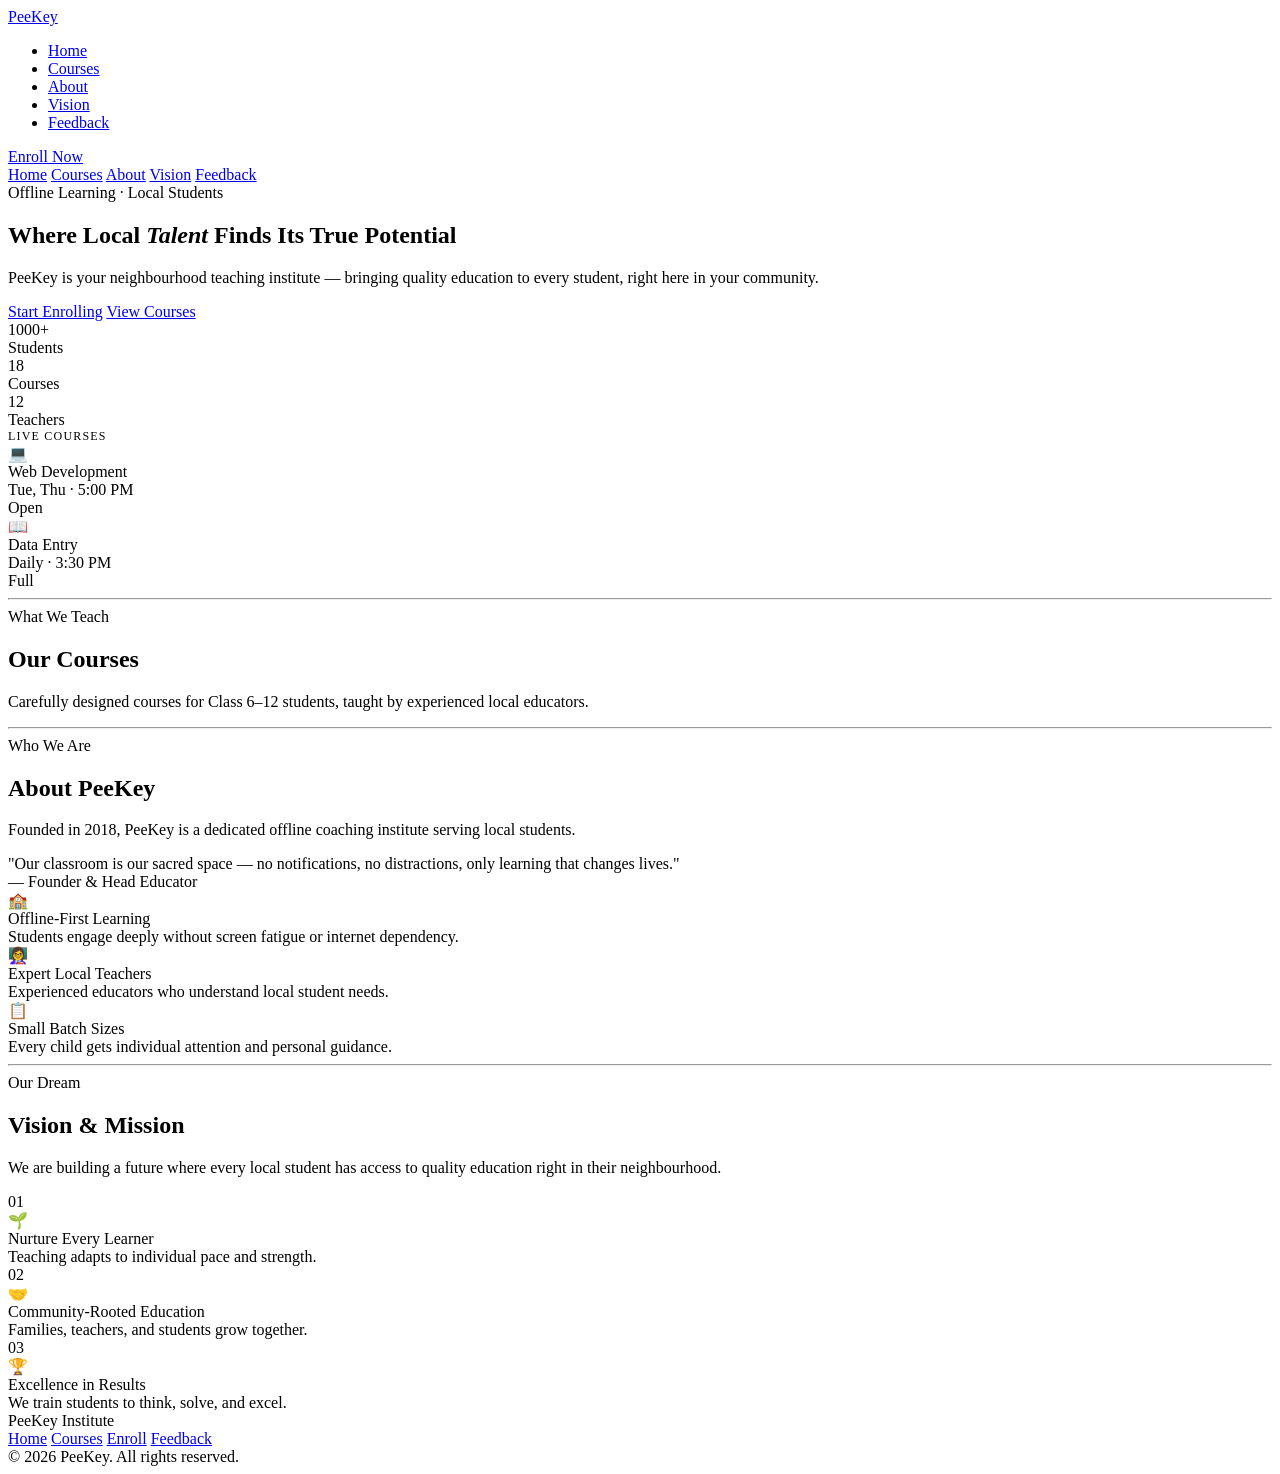
==== index.html @ 00bba0ec "Add files via upload" ====
<!DOCTYPE html>
<html lang="en">
<head>
<meta charset="UTF-8">
<meta name="viewport" content="width=device-width, initial-scale=1.0">
<title>PeeKey Institute</title>
<link href="https://fonts.googleapis.com/css2?family=Playfair+Display:wght@700;900&family=DM+Sans:wght@300;400;500;600&display=swap" rel="stylesheet">
<link rel="stylesheet" href="css/style.css">
</head>
<body>

<nav>
  <a href="index.html" class="logo">Pee<span>Key</span></a>
  <ul>
    <li><a href="index.html">Home</a></li>
    <li><a href="index.html#courses">Courses</a></li>
    <li><a href="index.html#about">About</a></li>
    <li><a href="index.html#vision">Vision</a></li>
    <li><a href="feedback.html">Feedback</a></li>
  </ul>
  <a class="nav-cta" href="register.html">Enroll Now</a>
  <div class="hamburger" onclick="toggleMenu()">
    <span></span><span></span><span></span>
  </div>
</nav>
<div class="mobile-menu" id="mobileMenu">
  <a href="index.html" onclick="closeMenu()">Home</a>
  <a href="index.html#courses" onclick="closeMenu()">Courses</a>
  <a href="index.html#about" onclick="closeMenu()">About</a>
  <a href="index.html#vision" onclick="closeMenu()">Vision</a>
  <a href="feedback.html" onclick="closeMenu()">Feedback</a>
</div>

<section id="home">
  <div class="hero-grid">
    <div>
      <div class="hero-badge">Offline Learning · Local Students</div>
      <h1>Where Local <em>Talent</em> Finds Its True Potential</h1>
      <p class="hero-sub">PeeKey is your neighbourhood teaching institute — bringing quality education to every student, right here in your community.</p>
      <div class="hero-btns">
        <a href="register.html" class="btn-primary">Start Enrolling</a>
        <a href="#courses" class="btn-outline">View Courses</a>
      </div>
      <div class="hero-stats">
        <div class="stat"><div class="stat-num">1000+</div><div class="stat-label">Students</div></div>
        <div class="stat"><div class="stat-num">18</div><div class="stat-label">Courses</div></div>
        <div class="stat"><div class="stat-num">12</div><div class="stat-label">Teachers</div></div>
      </div>
    </div>
    <div class="hero-visual">
      <div class="course-preview">
        <div style="font-size:0.75rem; color:var(--muted); text-transform:uppercase; letter-spacing:0.1em;">Live Courses</div>
        <div class="cp-item"><div class="cp-icon">💻</div><div><div class="cp-title">Web Development</div><div class="cp-tag">Tue, Thu · 5:00 PM</div></div><span class="cp-badge badge-open">Open</span></div>
        <div class="cp-item"><div class="cp-icon">📖</div><div><div class="cp-title">Data Entry</div><div class="cp-tag">Daily · 3:30 PM</div></div><span class="cp-badge badge-full">Full</span></div>
      </div>  
    </div>
  </div>
</section>

<hr class="divider">

<section id="courses">
  <div class="section-label">What We Teach</div>
  <h2 class="section-title">Our Courses</h2>
  <p class="section-sub">Carefully designed courses for Class 6–12 students, taught by experienced local educators.</p>
  <div class="courses-grid" id="coursesGrid"></div>
</section>

<hr class="divider">

<section id="about">
  <div class="about-grid">
    <div>
      <div class="section-label">Who We Are</div>
      <h2 class="section-title">About PeeKey</h2>
      <p class="section-sub">Founded in 2018, PeeKey is a dedicated offline coaching institute serving local students.</p>
      <div class="about-quote">
        <div class="quote-text">"Our classroom is our sacred space — no notifications, no distractions, only learning that changes lives."</div>
        <div class="quote-author">— Founder & Head Educator</div>
      </div>
    </div>
    <div class="about-features">
      <div class="af-item"><div class="af-dot">🏫</div><div><div class="af-title">Offline-First Learning</div><div class="af-desc">Students engage deeply without screen fatigue or internet dependency.</div></div></div>
      <div class="af-item"><div class="af-dot">👩‍🏫</div><div><div class="af-title">Expert Local Teachers</div><div class="af-desc">Experienced educators who understand local student needs.</div></div></div>
      <div class="af-item"><div class="af-dot">📋</div><div><div class="af-title">Small Batch Sizes</div><div class="af-desc">Every child gets individual attention and personal guidance.</div></div></div>
    </div>
  </div>
</section>

<hr class="divider">

<section id="vision">
  <div class="section-label">Our Dream</div>
  <h2 class="section-title">Vision & Mission</h2>
  <p class="section-sub">We are building a future where every local student has access to quality education right in their neighbourhood.</p>
  <div class="vision-cards">
    <div class="vision-card"><div class="vc-num">01</div><div class="vc-icon">🌱</div><div class="vc-title">Nurture Every Learner</div><div class="vc-desc">Teaching adapts to individual pace and strength.</div></div>
    <div class="vision-card"><div class="vc-num">02</div><div class="vc-icon">🤝</div><div class="vc-title">Community-Rooted Education</div><div class="vc-desc">Families, teachers, and students grow together.</div></div>
    <div class="vision-card"><div class="vc-num">03</div><div class="vc-icon">🏆</div><div class="vc-title">Excellence in Results</div><div class="vc-desc">We train students to think, solve, and excel.</div></div>
  </div>
</section>

<footer>
  <div class="foot-logo">PeeKey Institute</div>
  <div class="foot-links">
    <a href="index.html">Home</a>
    <a href="index.html#courses">Courses</a>
    <a href="register.html">Enroll</a>
    <a href="feedback.html">Feedback</a>
  </div>
  <div class="foot-copy">© 2026 PeeKey. All rights reserved.</div>
</footer>

<script src="js/main.js"></script>
</body>
</html>
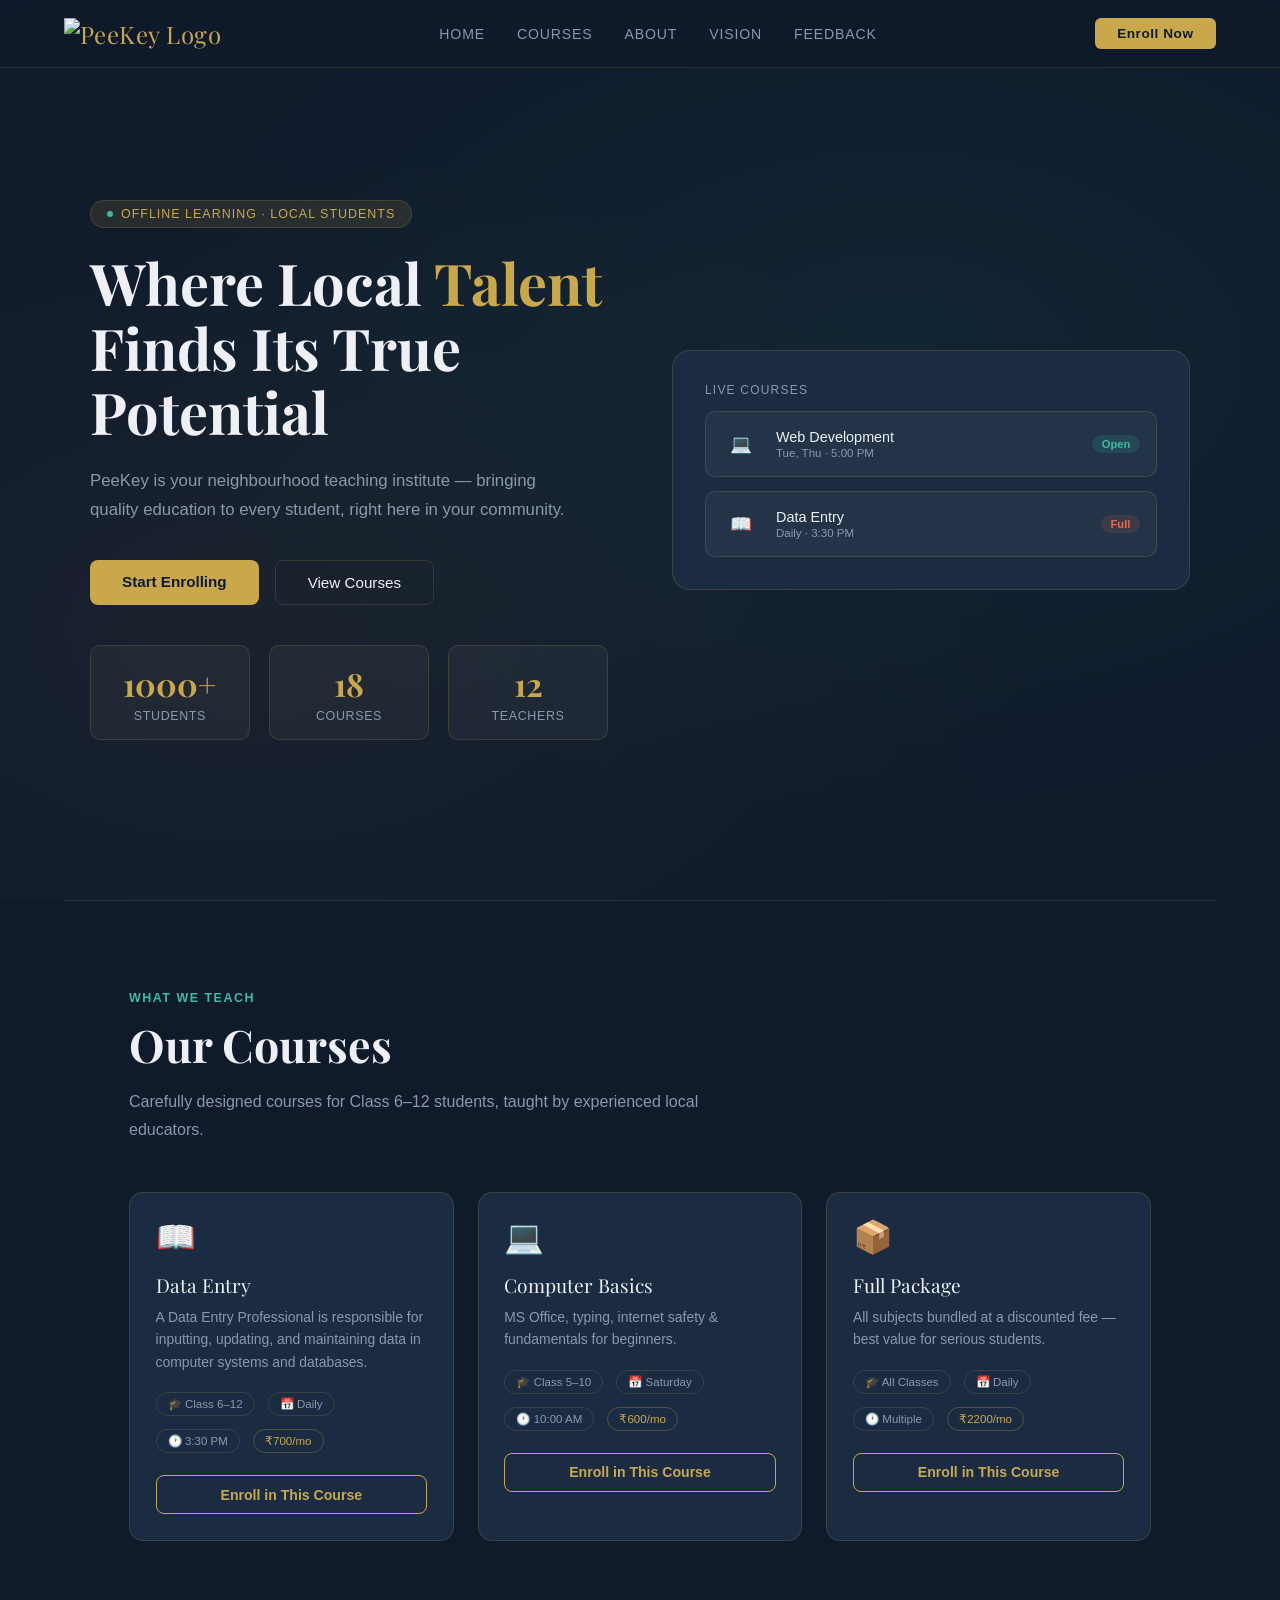
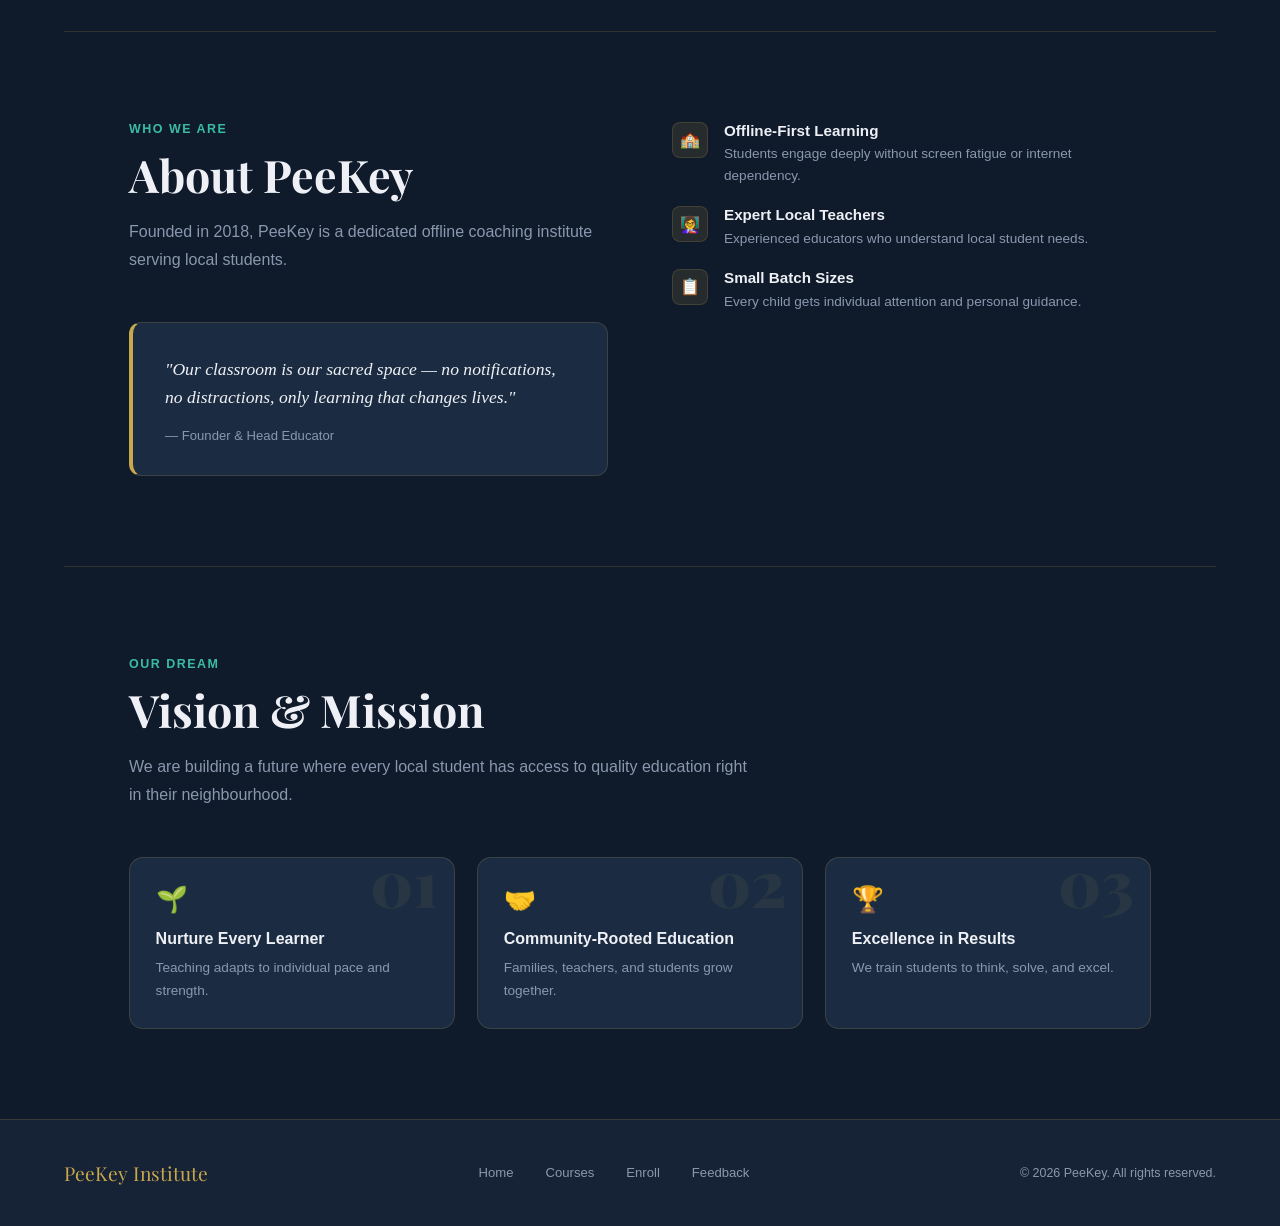
==== commit 4e56f049: "Replace logo text with image in navigation" ====
--- a/index.html
+++ b/index.html
@@ -10,7 +10,7 @@
 <body>
 
 <nav>
-  <a href="index.html" class="logo">Pee<span>Key</span></a>
+   <a href="index.html" class="logo"><img src="img/peekay_logo1.png" alt="PeeKey Logo"></a>
   <ul>
     <li><a href="index.html">Home</a></li>
     <li><a href="index.html#courses">Courses</a></li>
--- a/css/style.css
+++ b/css/style.css
@@ -0,0 +1,185 @@
+:root {
+  --gold: #C9A84C;
+  --gold-light: #F0D98A;
+  --deep: #0F1A2B;
+  --navy: #162236;
+  --card: #1B2C42;
+  --accent: #3ABCA4;
+  --accent2: #E8694A;
+  --text: #EEF0F5;
+  --muted: #8A98AE;
+  --border: rgba(201,168,76,0.18);
+}
+* { margin: 0; padding: 0; box-sizing: border-box; scroll-behavior: smooth; }
+body { background: var(--deep); color: var(--text); font-family: 'DM Sans', sans-serif; overflow-x: hidden; }
+nav {
+  position: fixed; top: 0; width: 100%; z-index: 100;
+  background: rgba(15,26,43,0.92); backdrop-filter: blur(14px);
+  border-bottom: 1px solid var(--border);
+  display: flex; align-items: center; justify-content: space-between;
+  padding: 0 5vw; height: 68px;
+}
+.logo { font-family: 'Playfair Display', serif; font-size: 1.5rem; color: var(--gold); letter-spacing: 0.02em; text-decoration:none; }
+.logo span { color: var(--accent); }
+nav ul { list-style: none; display: flex; gap: 2rem; }
+nav ul a { color: var(--muted); text-decoration: none; font-size: 0.88rem; font-weight: 500; letter-spacing: 0.06em; text-transform: uppercase; transition: color 0.2s; }
+nav ul a:hover, nav ul a.active { color: var(--gold); }
+.nav-cta {
+  background: var(--gold); color: var(--deep); border: none; padding: 0.5rem 1.4rem;
+  border-radius: 6px; font-weight: 600; font-size: 0.85rem; cursor: pointer; letter-spacing: 0.04em;
+  transition: background 0.2s; text-decoration:none;
+}
+.nav-cta:hover { background: var(--gold-light); }
+.hamburger { display: none; flex-direction: column; gap: 5px; cursor: pointer; }
+.hamburger span { width: 24px; height: 2px; background: var(--gold); border-radius: 2px; transition: 0.3s; }
+.mobile-menu {
+  position: fixed; top: 68px; left: 0; right: 0; background: rgba(15,26,43,0.98);
+  padding: 1.5rem; display: flex; flex-direction: column; gap: 1.2rem;
+  border-bottom: 1px solid var(--border); z-index: 99; transform: translateY(-120%);
+  transition: transform 0.3s; pointer-events: none;
+}
+.mobile-menu.open { transform: translateY(0); pointer-events: all; }
+.mobile-menu a { color: var(--muted); text-decoration: none; font-weight: 500; font-size: 1rem; }
+section { padding: 90px 5vw; max-width: 1150px; margin: 0 auto; }
+.page-top { padding-top: 120px; }
+.section-label { font-size: 0.78rem; color: var(--accent); text-transform: uppercase; letter-spacing: 0.12em; font-weight: 600; margin-bottom: 0.8rem; }
+.section-title { font-family: 'Playfair Display', serif; font-size: clamp(2rem, 3.5vw, 2.8rem); color: var(--text); margin-bottom: 1rem; line-height: 1.2; }
+.section-sub { color: var(--muted); font-size: 1rem; line-height: 1.75; max-width: 620px; margin-bottom: 3rem; }
+hr.divider { border: none; border-top: 1px solid var(--border); margin: 0 5vw; }
+
+/* HERO */
+#home {
+  min-height: 100vh; display: flex; align-items: center; justify-content: center;
+  padding: 100px 5vw 60px; position: relative; overflow: hidden; max-width: 100%;
+  background: radial-gradient(ellipse at 70% 40%, rgba(58,188,164,0.07) 0%, transparent 60%),
+              radial-gradient(ellipse at 20% 70%, rgba(201,168,76,0.06) 0%, transparent 55%),
+              var(--deep);
+}
+.hero-grid { display: grid; grid-template-columns: 1fr 1fr; gap: 4rem; align-items: center; max-width: 1100px; width: 100%; margin:0 auto; }
+.hero-badge {
+  display: inline-flex; align-items: center; gap: 0.5rem;
+  background: rgba(201,168,76,0.12); border: 1px solid var(--border);
+  padding: 0.35rem 1rem; border-radius: 50px; font-size: 0.78rem;
+  color: var(--gold); font-weight: 500; letter-spacing: 0.08em; text-transform: uppercase;
+  margin-bottom: 1.4rem;
+}
+.hero-badge::before { content: ''; width: 6px; height: 6px; background: var(--accent); border-radius: 50%; animation: pulse 1.8s infinite; }
+@keyframes pulse { 0%,100%{opacity:1} 50%{opacity:0.3} }
+h1 { font-family: 'Playfair Display', serif; font-size: clamp(2.4rem, 4.5vw, 3.8rem); line-height: 1.12; color: var(--text); margin-bottom: 1.4rem; }
+h1 em { color: var(--gold); font-style: normal; }
+.hero-sub { font-size: 1.05rem; color: var(--muted); line-height: 1.75; max-width: 480px; margin-bottom: 2.2rem; }
+.hero-btns { display: flex; gap: 1rem; flex-wrap: wrap; }
+.btn-primary {
+  background: var(--gold); color: var(--deep); padding: 0.8rem 2rem;
+  border-radius: 8px; font-weight: 600; font-size: 0.95rem; cursor: pointer;
+  border: none; text-decoration: none; transition: background 0.2s, transform 0.15s;
+}
+.btn-primary:hover { background: var(--gold-light); transform: translateY(-1px); }
+.btn-outline {
+  border: 1.5px solid var(--border); color: var(--text); padding: 0.8rem 2rem;
+  border-radius: 8px; font-weight: 500; font-size: 0.95rem; cursor: pointer;
+  background: transparent; text-decoration: none; transition: border-color 0.2s, transform 0.15s;
+}
+.btn-outline:hover { border-color: var(--gold); color: var(--gold); transform: translateY(-1px); }
+.hero-stats { display: grid; grid-template-columns: repeat(3,1fr); gap: 1.2rem; margin-top: 2.5rem; }
+.stat { text-align: center; padding: 1rem; background: rgba(255,255,255,0.04); border: 1px solid var(--border); border-radius: 10px; }
+.stat-num { font-family: 'Playfair Display', serif; font-size: 2rem; color: var(--gold); font-weight: 700; }
+.stat-label { font-size: 0.78rem; color: var(--muted); margin-top: 0.25rem; letter-spacing: 0.05em; text-transform: uppercase; }
+.hero-visual { background: var(--card); border: 1px solid var(--border); border-radius: 18px; padding: 2rem; position: relative; overflow: hidden; }
+.course-preview { display: flex; flex-direction: column; gap: 0.9rem; }
+.cp-item { display: flex; align-items: center; gap: 1rem; padding: 0.8rem 1rem; background: rgba(255,255,255,0.04); border-radius: 10px; border: 1px solid var(--border); }
+.cp-icon { width: 38px; height: 38px; border-radius: 8px; display: flex; align-items: center; justify-content: center; font-size: 1.1rem; flex-shrink: 0; }
+.cp-title { font-weight: 500; font-size: 0.9rem; color: var(--text); }
+.cp-tag { font-size: 0.72rem; color: var(--muted); margin-top: 0.15rem; }
+.cp-badge { margin-left: auto; font-size: 0.7rem; padding: 0.2rem 0.6rem; border-radius: 20px; font-weight: 600; white-space: nowrap; }
+.badge-open { background: rgba(58,188,164,0.15); color: var(--accent); }
+.badge-full { background: rgba(232,105,74,0.12); color: var(--accent2); }
+
+/* COURSES */
+.courses-grid { display: grid; grid-template-columns: repeat(auto-fill, minmax(270px, 1fr)); gap: 1.5rem; }
+.course-card { background: var(--card); border: 1px solid var(--border); border-radius: 14px; padding: 1.6rem; transition: transform 0.2s, border-color 0.2s; }
+.course-card:hover { transform: translateY(-4px); border-color: var(--gold); }
+.cc-icon { font-size: 2rem; margin-bottom: 1rem; }
+.cc-name { font-family: 'Playfair Display', serif; font-size: 1.2rem; color: var(--text); margin-bottom: 0.5rem; }
+.cc-desc { font-size: 0.87rem; color: var(--muted); line-height: 1.6; margin-bottom: 1.2rem; }
+.cc-meta { display: flex; gap: 0.8rem; flex-wrap: wrap; margin-bottom: 1.4rem; }
+.cc-pill { font-size: 0.72rem; padding: 0.25rem 0.7rem; border-radius: 20px; border: 1px solid var(--border); color: var(--muted); }
+.cc-enroll { width: 100%; padding: 0.65rem; background: transparent; border: 1.5px solid var(--gold); color: var(--gold); border-radius: 8px; font-weight: 600; font-size: 0.88rem; cursor: pointer; transition: background 0.2s, color 0.2s; }
+.cc-enroll:hover { background: var(--gold); color: var(--deep); }
+
+/* ABOUT / VISION */
+.about-grid, .enroll-wrap { display: grid; grid-template-columns: 1fr 1fr; gap: 4rem; align-items: start; }
+.about-features { display: flex; flex-direction: column; gap: 1.2rem; }
+.af-item { display: flex; gap: 1rem; align-items: flex-start; }
+.af-dot { width: 36px; height: 36px; background: rgba(201,168,76,0.12); border: 1px solid var(--border); border-radius: 8px; display: flex; align-items: center; justify-content: center; font-size: 1rem; flex-shrink: 0; }
+.af-title { font-weight: 600; font-size: 0.95rem; color: var(--text); margin-bottom: 0.3rem; }
+.af-desc { font-size: 0.85rem; color: var(--muted); line-height: 1.6; }
+.about-quote { background: var(--card); border: 1px solid var(--border); border-left: 4px solid var(--gold); border-radius: 12px; padding: 2rem; margin-top: 2rem; }
+.quote-text { font-family: 'Playfair Display', serif; font-size: 1.1rem; color: var(--text); line-height: 1.6; margin-bottom: 1rem; font-style: italic; }
+.quote-author { font-size: 0.82rem; color: var(--muted); }
+.vision-cards { display: grid; grid-template-columns: repeat(auto-fill, minmax(250px, 1fr)); gap: 1.4rem; }
+.vision-card { background: var(--card); border: 1px solid var(--border); border-radius: 14px; padding: 1.6rem; position: relative; overflow: hidden; }
+.vc-num { font-family: 'Playfair Display', serif; font-size: 4rem; color: rgba(201,168,76,0.08); position: absolute; top: -0.5rem; right: 1rem; font-weight: 900; line-height: 1; }
+.vc-icon { font-size: 1.6rem; margin-bottom: 1rem; }
+.vc-title { font-weight: 600; font-size: 1rem; color: var(--text); margin-bottom: 0.6rem; }
+.vc-desc { font-size: 0.85rem; color: var(--muted); line-height: 1.65; }
+
+/* FORMS */
+.info-step { display: flex; gap: 1rem; align-items: flex-start; margin-bottom: 1.4rem; }
+.step-num { width: 32px; height: 32px; background: var(--gold); color: var(--deep); border-radius: 50%; display: flex; align-items: center; justify-content: center; font-weight: 700; font-size: 0.82rem; flex-shrink: 0; }
+.step-text { font-size: 0.9rem; color: var(--muted); line-height: 1.6; }
+.step-text strong { color: var(--text); display: block; margin-bottom: 0.2rem; font-size: 0.95rem; }
+.form-card, .enroll-form, .feedback-form, .admin-card { background: var(--card); border: 1px solid var(--border); border-radius: 16px; padding: 2rem; }
+.form-row { display: grid; grid-template-columns: 1fr 1fr; gap: 1rem; }
+.form-group { margin-bottom: 1.1rem; }
+.form-group label { display: block; font-size: 0.8rem; color: var(--muted); margin-bottom: 0.4rem; font-weight: 500; letter-spacing: 0.05em; text-transform: uppercase; }
+.form-group input, .form-group select, .form-group textarea {
+  width: 100%; padding: 0.7rem 1rem; background: rgba(255,255,255,0.05);
+  border: 1px solid var(--border); border-radius: 8px; color: var(--text);
+  font-family: 'DM Sans', sans-serif; font-size: 0.9rem; outline: none; transition: border-color 0.2s;
+}
+.form-group input:focus, .form-group select:focus, .form-group textarea:focus { border-color: var(--gold); }
+.form-group select option { background: var(--card); color: var(--text); }
+.form-group textarea { resize: vertical; min-height: 100px; }
+.submit-btn { width: 100%; padding: 0.9rem; background: var(--gold); color: var(--deep); border: none; border-radius: 10px; font-weight: 700; font-size: 1rem; cursor: pointer; transition: background 0.2s, transform 0.15s; margin-top: 0.5rem; }
+.submit-btn:hover { background: var(--gold-light); transform: translateY(-1px); }
+.success-msg { display: none; text-align: center; padding: 1.5rem; color: var(--accent); font-weight:600; }
+.rating-wrap { display: flex; gap: 0.5rem; margin-bottom: 1.2rem; }
+.star-btn { background: none; border: none; font-size: 1.6rem; cursor: pointer; opacity: 0.3; transition: opacity 0.15s, transform 0.15s; color: var(--gold); }
+.star-btn.active { opacity: 1; transform: scale(1.15); }
+
+/* TESTIMONIALS */
+.testimonials { display: grid; grid-template-columns: repeat(auto-fill, minmax(290px, 1fr)); gap: 1.4rem; margin-bottom: 3rem; }
+.tcard { background: var(--card); border: 1px solid var(--border); border-radius: 14px; padding: 1.6rem; }
+.stars { color: var(--gold); font-size: 0.9rem; margin-bottom: 0.8rem; letter-spacing: 2px; }
+.ttext { font-size: 0.9rem; color: var(--muted); line-height: 1.7; margin-bottom: 1.2rem; font-style: italic; }
+.tauthor { display: flex; align-items: center; gap: 0.8rem; }
+.t-avatar { width: 36px; height: 36px; border-radius: 50%; background: rgba(58,188,164,0.2); display: flex; align-items: center; justify-content: center; font-weight: 700; font-size: 0.85rem; color: var(--accent); flex-shrink: 0; }
+.t-name { font-weight: 600; font-size: 0.88rem; color: var(--text); }
+.t-sub { font-size: 0.75rem; color: var(--muted); }
+
+.admin-grid { display:grid; grid-template-columns: repeat(auto-fit, minmax(260px, 1fr)); gap:1.5rem; }
+.admin-card p { color:var(--muted); line-height:1.6; margin:0.8rem 0 1.2rem; }
+.admin-card h3 { font-family:'Playfair Display', serif; color:var(--gold); }
+.small-note { color:var(--muted); font-size:0.85rem; line-height:1.6; margin-top:1rem; }
+
+footer { background: var(--navy); border-top: 1px solid var(--border); padding: 2.5rem 5vw; display: flex; align-items: center; justify-content: space-between; flex-wrap: wrap; gap: 1rem; }
+.foot-logo { font-family: 'Playfair Display', serif; font-size: 1.2rem; color: var(--gold); }
+.foot-links { display: flex; gap: 2rem; flex-wrap:wrap; }
+.foot-links a { color: var(--muted); font-size: 0.82rem; text-decoration: none; transition: color 0.2s; }
+.foot-links a:hover { color: var(--gold); }
+.foot-copy { color: var(--muted); font-size: 0.78rem; }
+
+@media(max-width: 900px) {
+  .hero-grid, .about-grid, .enroll-wrap { grid-template-columns: 1fr; gap: 2.5rem; }
+  .hero-visual { display: none; }
+  nav ul, .nav-cta { display: none; }
+  .hamburger { display: flex; }
+  .form-row { grid-template-columns: 1fr; }
+}
+@media(max-width: 480px) {
+  section { padding: 60px 4vw; }
+  .page-top { padding-top: 100px; }
+  .hero-stats { grid-template-columns: 1fr 1fr 1fr; }
+  .stat-num { font-size: 1.5rem; }
+}
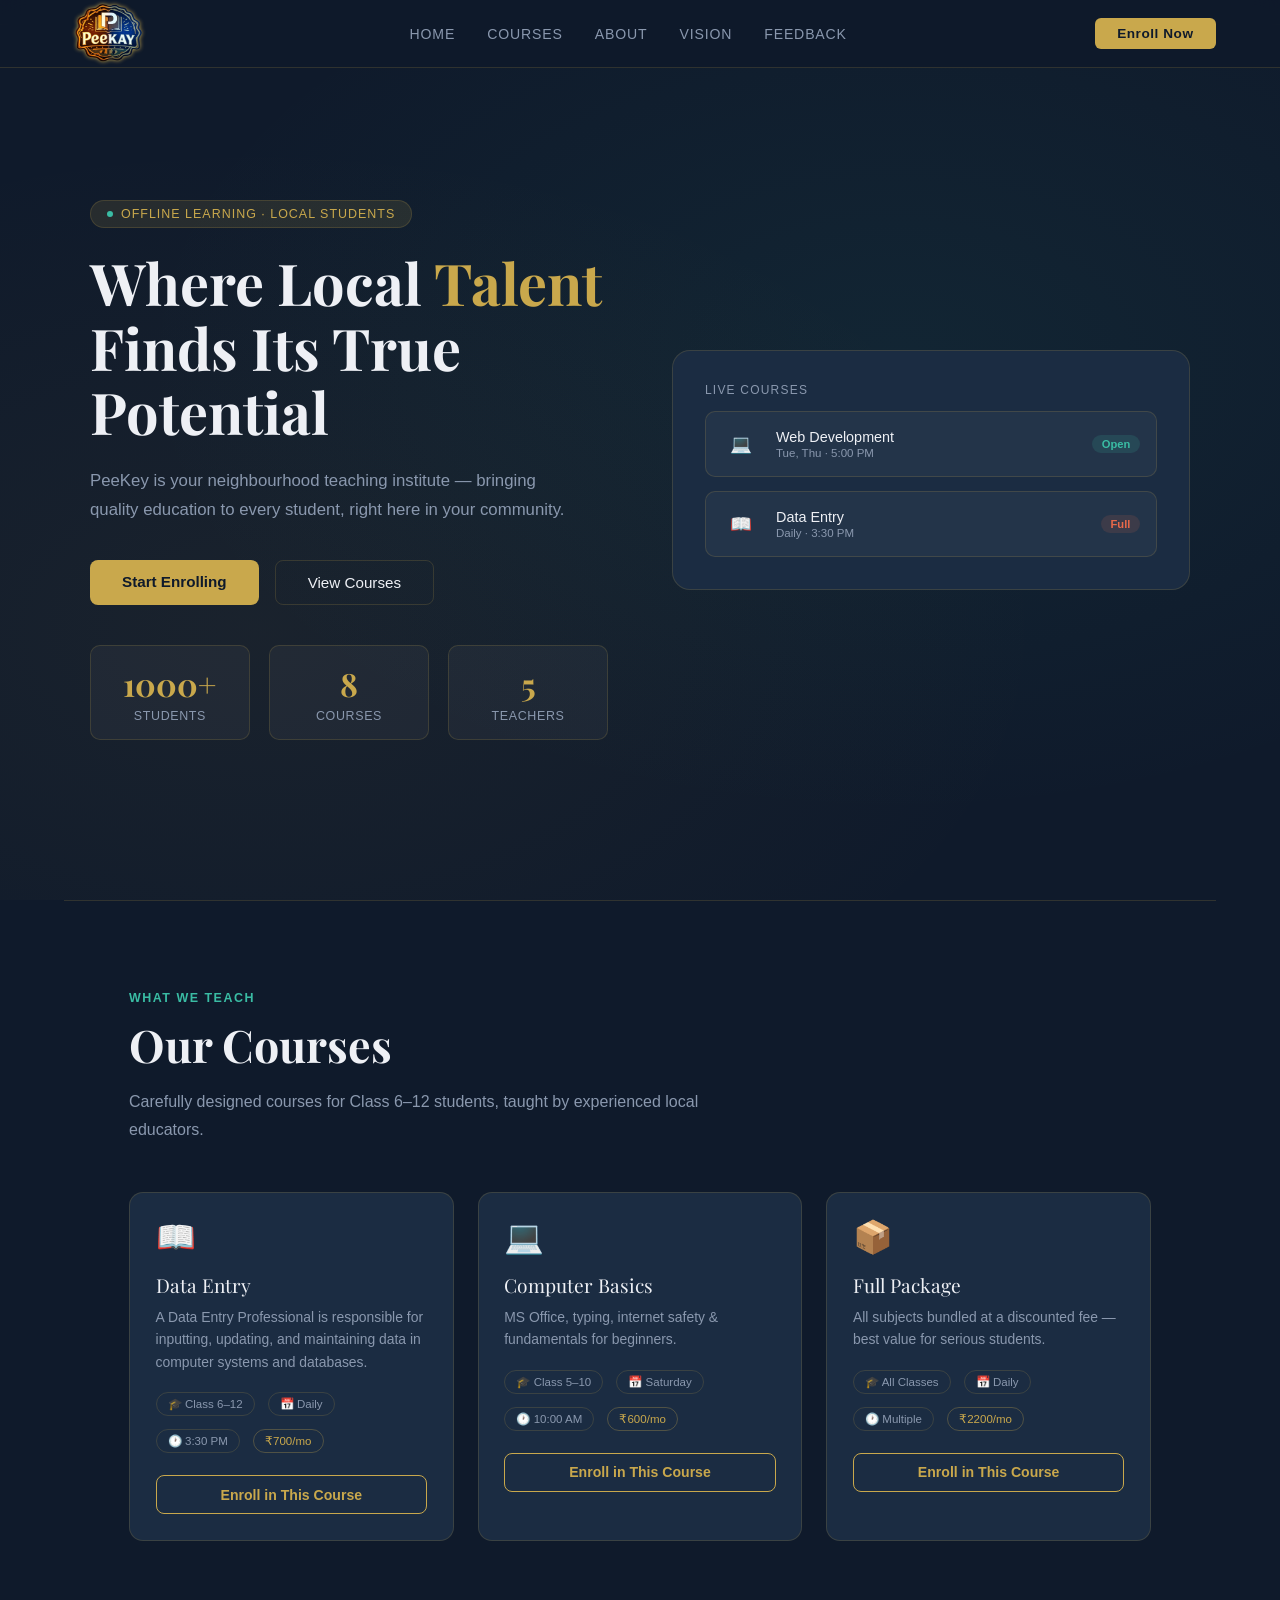
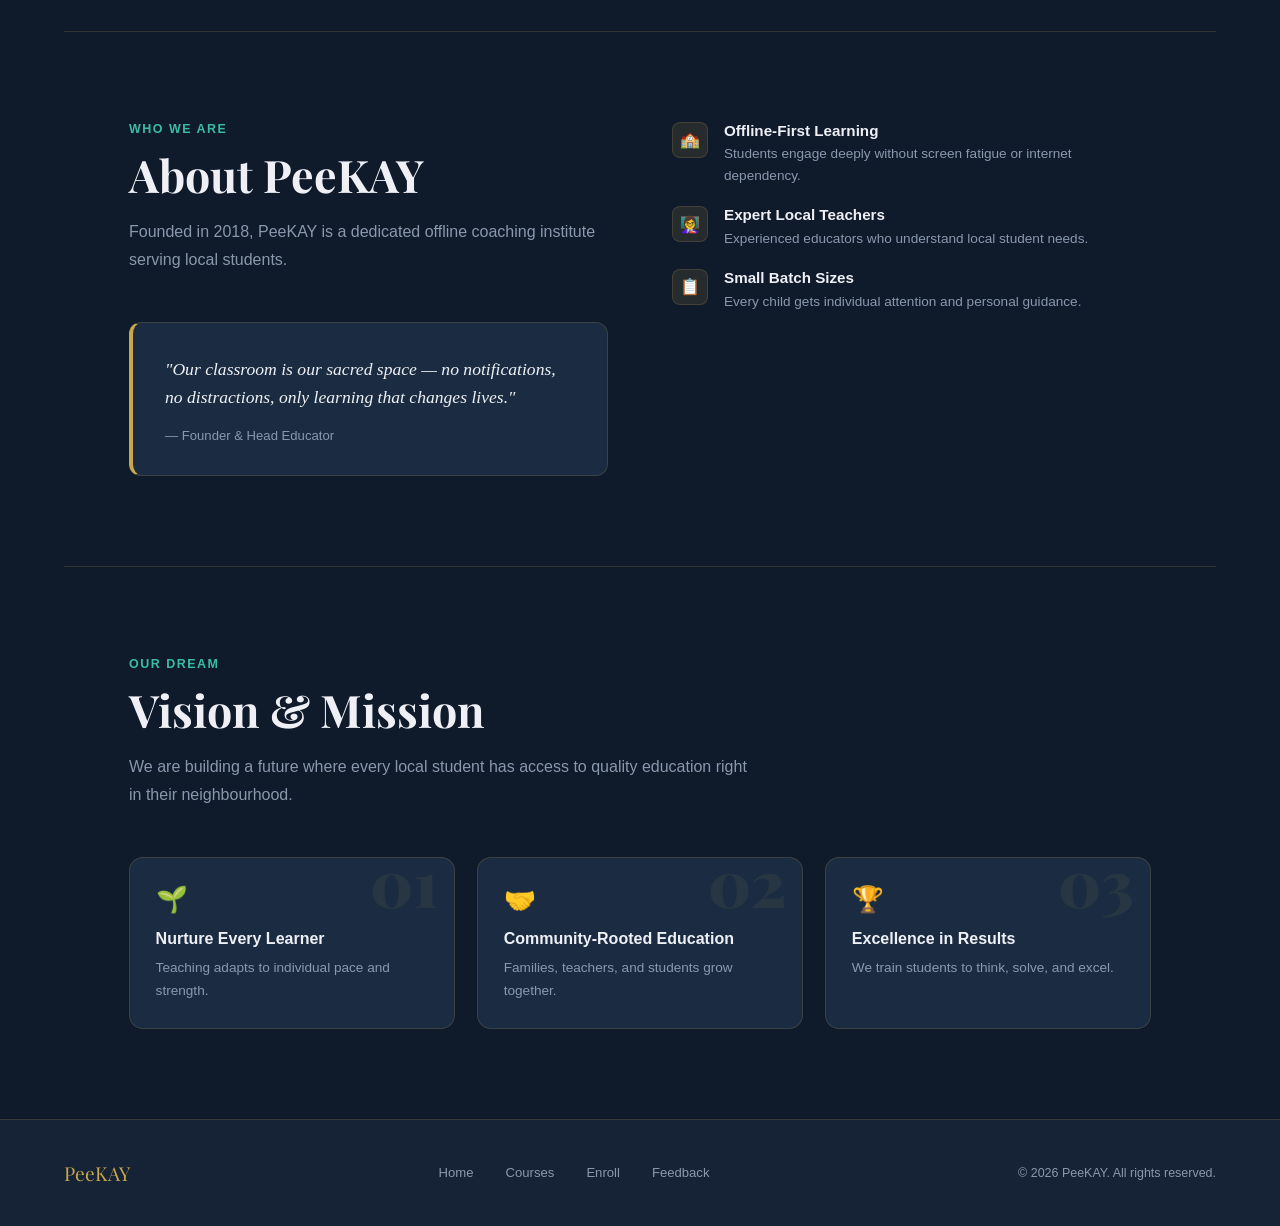
==== commit 39e42958: "Rename PeeKey to PeeKAY in index.html" ====
--- a/index.html
+++ b/index.html
@@ -43,8 +43,8 @@
       </div>
       <div class="hero-stats">
         <div class="stat"><div class="stat-num">1000+</div><div class="stat-label">Students</div></div>
-        <div class="stat"><div class="stat-num">18</div><div class="stat-label">Courses</div></div>
-        <div class="stat"><div class="stat-num">12</div><div class="stat-label">Teachers</div></div>
+        <div class="stat"><div class="stat-num">8</div><div class="stat-label">Courses</div></div>
+        <div class="stat"><div class="stat-num">5</div><div class="stat-label">Teachers</div></div>
       </div>
     </div>
     <div class="hero-visual">
@@ -72,8 +72,8 @@
   <div class="about-grid">
     <div>
       <div class="section-label">Who We Are</div>
-      <h2 class="section-title">About PeeKey</h2>
-      <p class="section-sub">Founded in 2018, PeeKey is a dedicated offline coaching institute serving local students.</p>
+      <h2 class="section-title">About PeeKAY</h2>
+      <p class="section-sub">Founded in 2018, PeeKAY is a dedicated offline coaching institute serving local students.</p>
       <div class="about-quote">
         <div class="quote-text">"Our classroom is our sacred space — no notifications, no distractions, only learning that changes lives."</div>
         <div class="quote-author">— Founder & Head Educator</div>
@@ -101,14 +101,14 @@
 </section>
 
 <footer>
-  <div class="foot-logo">PeeKey Institute</div>
+  <div class="foot-logo">PeeKAY</div>
   <div class="foot-links">
     <a href="index.html">Home</a>
     <a href="index.html#courses">Courses</a>
     <a href="register.html">Enroll</a>
     <a href="feedback.html">Feedback</a>
   </div>
-  <div class="foot-copy">© 2026 PeeKey. All rights reserved.</div>
+  <div class="foot-copy">© 2026 PeeKAY. All rights reserved.</div>
 </footer>
 
 <script src="js/main.js"></script>
--- a/css/style.css
+++ b/css/style.css
@@ -19,7 +19,9 @@
   display: flex; align-items: center; justify-content: space-between;
   padding: 0 5vw; height: 68px;
 }
-.logo { font-family: 'Playfair Display', serif; font-size: 1.5rem; color: var(--gold); letter-spacing: 0.02em; text-decoration:none; }
+.logo img{
+  width: 88px; height: 78px; margin-right: 0.6rem; filter: drop-shadow(0 0 2px var(--gold));
+}
 .logo span { color: var(--accent); }
 nav ul { list-style: none; display: flex; gap: 2rem; }
 nav ul a { color: var(--muted); text-decoration: none; font-size: 0.88rem; font-weight: 500; letter-spacing: 0.06em; text-transform: uppercase; transition: color 0.2s; }
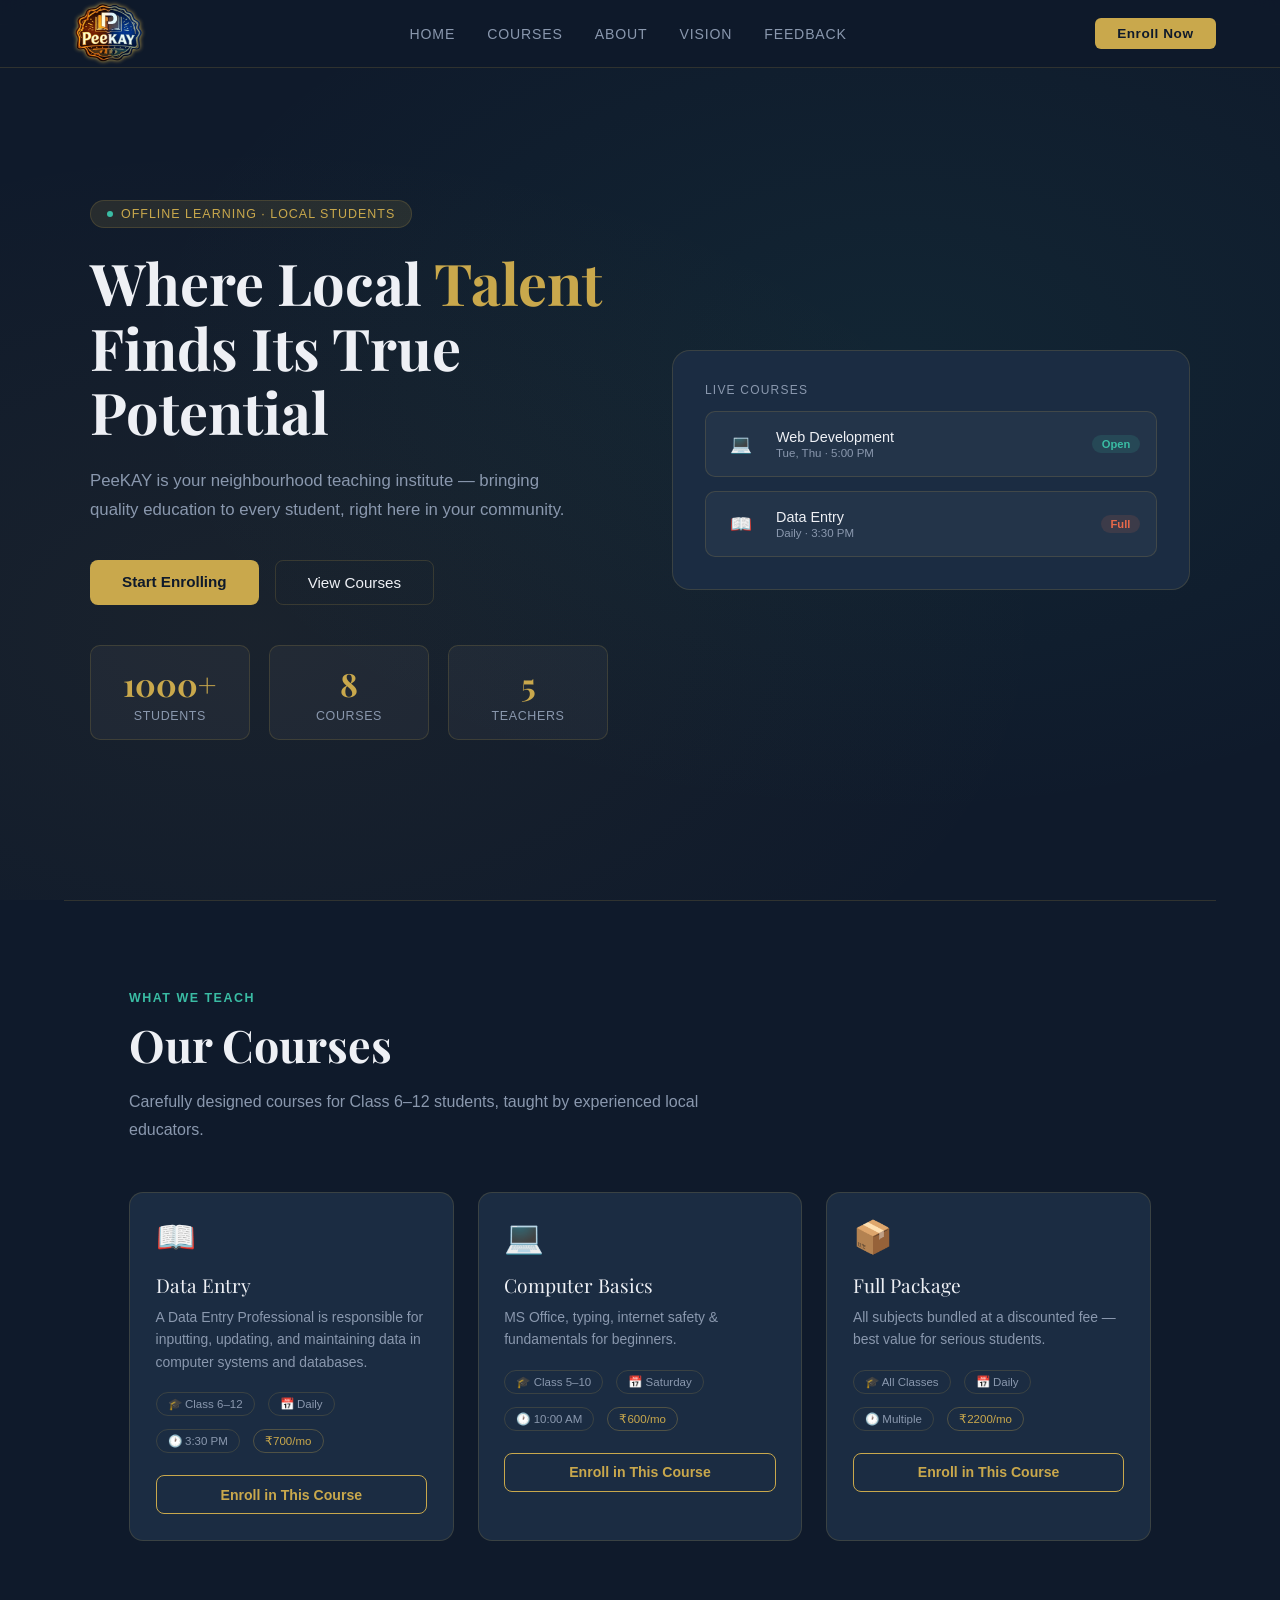
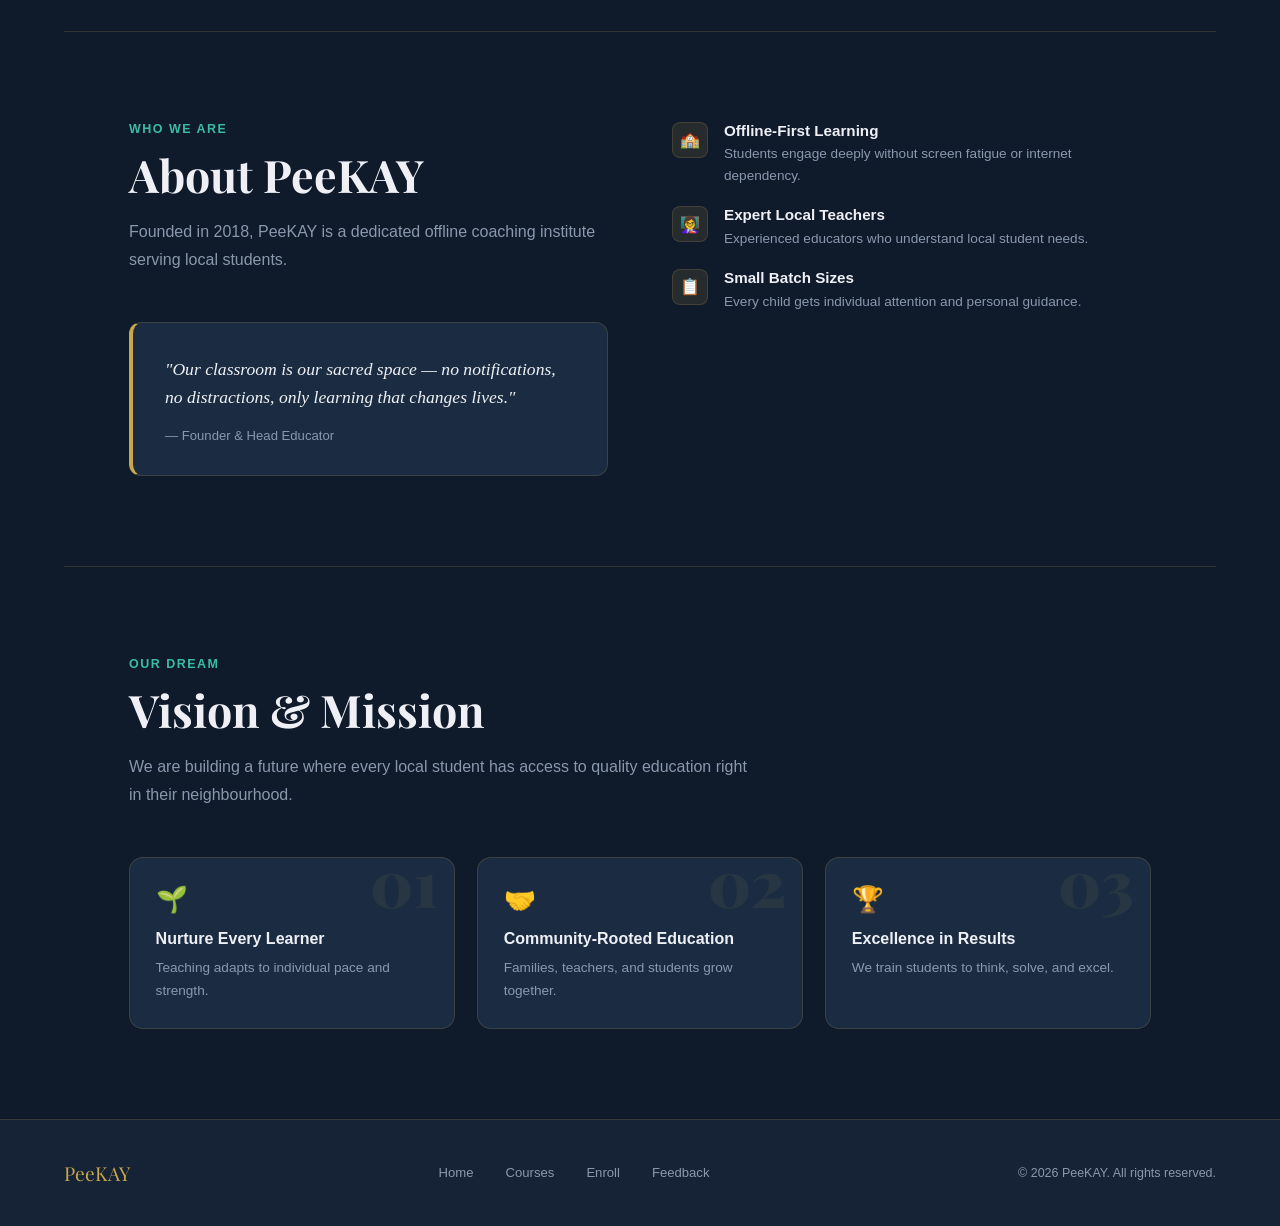
==== commit 5459eb29: "Correct spelling of 'PeeKey' to 'PeeKAY'" ====
--- a/index.html
+++ b/index.html
@@ -36,7 +36,7 @@
     <div>
       <div class="hero-badge">Offline Learning · Local Students</div>
       <h1>Where Local <em>Talent</em> Finds Its True Potential</h1>
-      <p class="hero-sub">PeeKey is your neighbourhood teaching institute — bringing quality education to every student, right here in your community.</p>
+      <p class="hero-sub">PeeKAY is your neighbourhood teaching institute — bringing quality education to every student, right here in your community.</p>
       <div class="hero-btns">
         <a href="register.html" class="btn-primary">Start Enrolling</a>
         <a href="#courses" class="btn-outline">View Courses</a>
